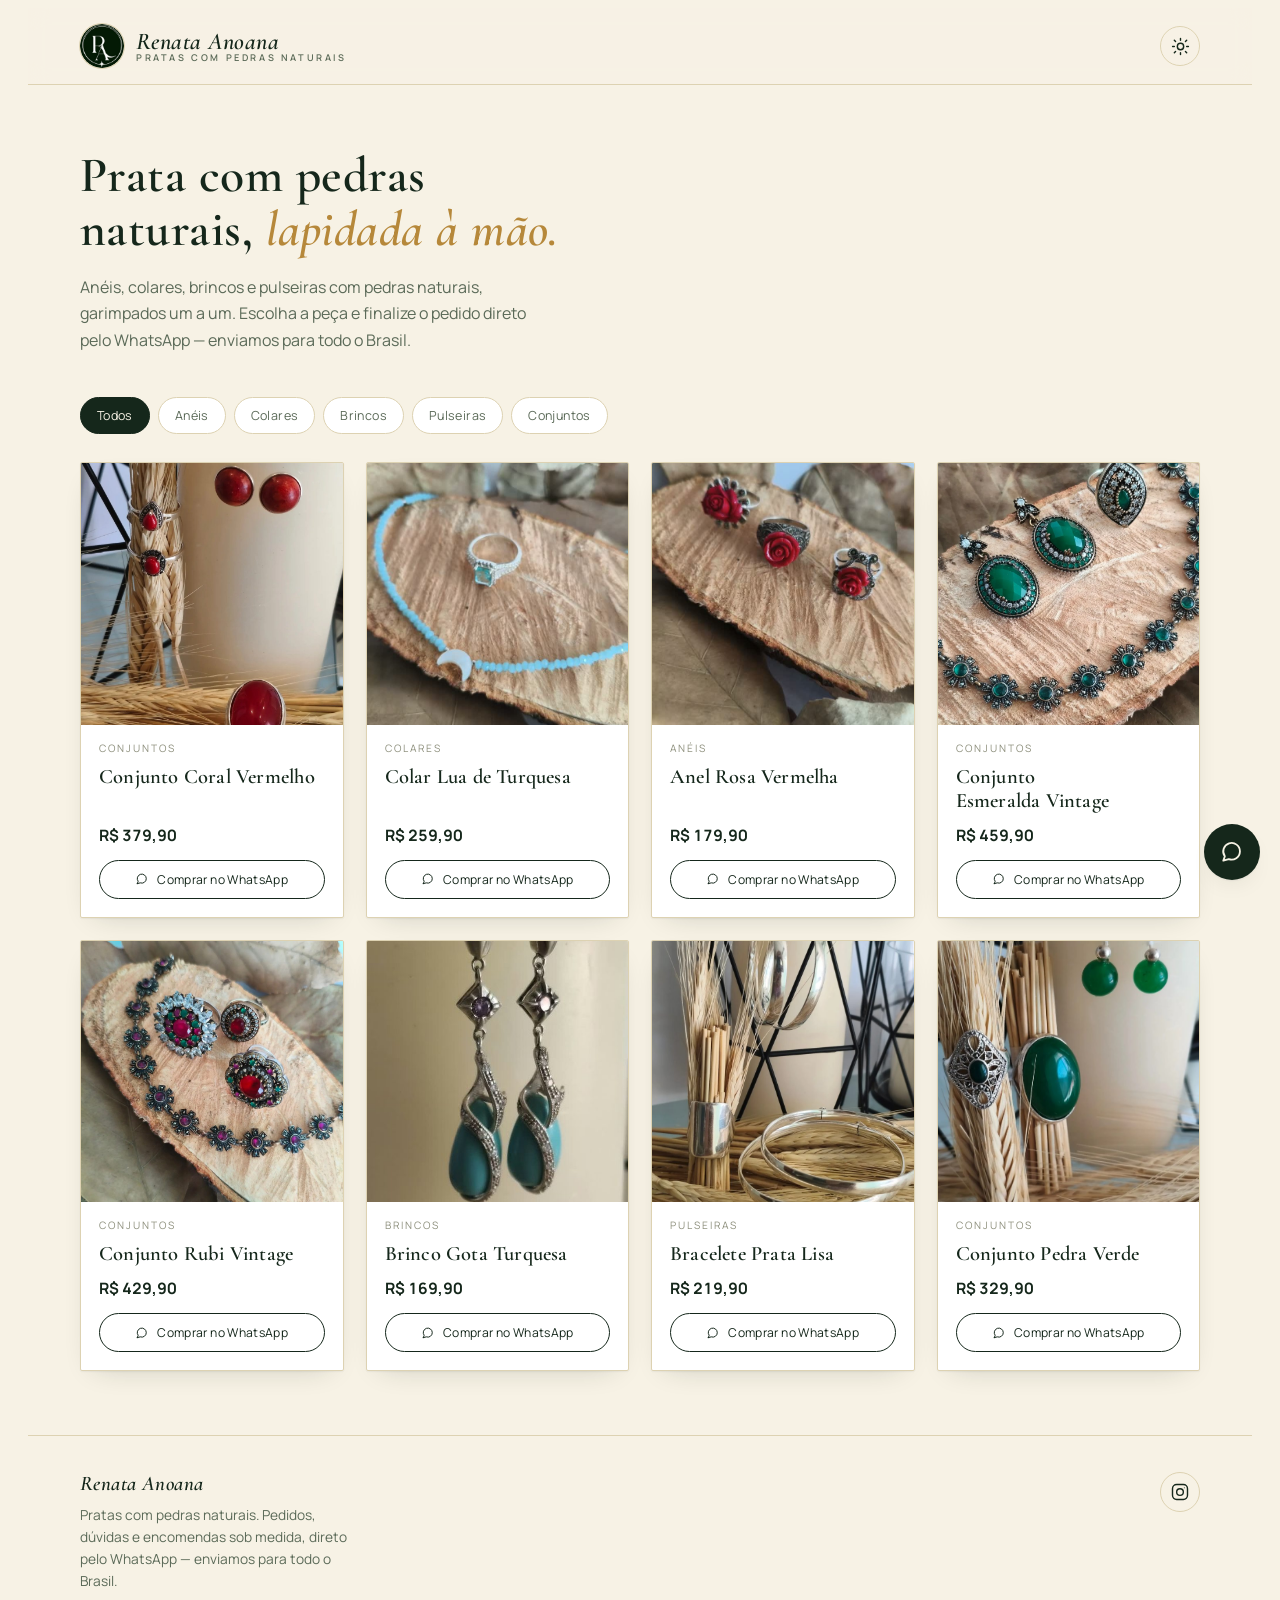
==== index.html @ c85588b6 "Primeiro commit" ====
<!DOCTYPE html>
<html lang="pt-BR">
<head>
<meta charset="UTF-8">
<meta name="viewport" content="width=device-width, initial-scale=1">
<script>
(function(){
  try{
    var t = localStorage.getItem('ra-theme');
    if(!t){ t = window.matchMedia('(prefers-color-scheme: dark)').matches ? 'dark' : 'light'; }
    document.documentElement.setAttribute('data-theme', t);
  }catch(e){}
})();
</script>
<title>Renata Anoana</title>
<link rel="icon" type="image/png" href="images/favicon.png">
<link rel="preconnect" href="https://fonts.googleapis.com">
<link rel="stylesheet" href="https://fonts.googleapis.com/css2?family=Cormorant+Garamond:ital,wght@0,500;0,600;1,500;1,600&family=Manrope:wght@400;500;600;700&display=swap">
<link rel="stylesheet" href="style.css">
</head>
<body>

<header class="site">
  <div class="header-inner">
    <div class="brand-group">
      <div class="logo-badge" aria-hidden="true">
        <img src="images/logo.png" alt="" />
      </div>
      <div class="brand">Renata Anoana<small>Pratas com pedras naturais</small></div>
    </div>
    <button id="theme-toggle" class="theme-toggle" type="button" aria-label="Alternar tema claro ou escuro">
      <svg class="icon-sun" viewBox="0 0 24 24" fill="none" stroke="currentColor" stroke-width="1.8" stroke-linecap="round" stroke-linejoin="round"><circle cx="12" cy="12" r="4"/><path d="M12 2v2.2M12 19.8V22M4.2 4.2l1.55 1.55M18.25 18.25l1.55 1.55M2 12h2.2M19.8 12H22M4.2 19.8l1.55-1.55M18.25 5.75l1.55-1.55"/></svg>
      <svg class="icon-moon" viewBox="0 0 24 24" fill="none" stroke="currentColor" stroke-width="1.8" stroke-linecap="round" stroke-linejoin="round"><path d="M21 12.8A9 9 0 1 1 11.2 3 7 7 0 0 0 21 12.8z"/></svg>
    </button>
  </div>
</header>

<main class="wrap">
  <section class="hero">
    <h1>Prata com pedras naturais, <em>lapidada à mão.</em></h1>
    <p>Anéis, colares, brincos e pulseiras com pedras naturais, garimpados um a um. Escolha a peça e finalize o pedido direto pelo WhatsApp — enviamos para todo o Brasil.</p>
  </section>

  <nav class="filters" aria-label="Filtrar por categoria">
    <button class="pill" data-filter="todos" aria-pressed="true">Todos</button>
    <button class="pill" data-filter="aneis" aria-pressed="false">Anéis</button>
    <button class="pill" data-filter="colares" aria-pressed="false">Colares</button>
    <button class="pill" data-filter="brincos" aria-pressed="false">Brincos</button>
    <button class="pill" data-filter="pulseiras" aria-pressed="false">Pulseiras</button>
    <button class="pill" data-filter="conjuntos" aria-pressed="false">Conjuntos</button>
  </nav>

  <section class="grid" id="grid">
    <article class="card" data-category="conjuntos">
      <div class="media">
        <img src="images/produto-1.jpg" alt="" loading="lazy" />
      </div>
      <div class="body">
        <span class="tag">Conjuntos</span>
        <h3>Conjunto Coral Vermelho</h3>
        <span class="price">R$ 379,90</span>
        <a class="buy" href="https://wa.me/556296514773?text=Ol%C3%A1!%20Tenho%20interesse%20em%20Conjunto%20Coral%20Vermelho%20(R%24%20379%2C90).%20Pode%20me%20passar%20mais%20detalhes%3F" target="_blank" rel="noopener">
          <svg viewBox="0 0 24 24" stroke="currentColor" stroke-width="1.7" fill="none" stroke-linecap="round" stroke-linejoin="round"><path d="M4 20l1.4-4.1A7.7 7.7 0 1 1 9 18.6L4 20z"/></svg>
          Comprar no WhatsApp
        </a>
      </div>
    </article>

    <article class="card" data-category="colares">
      <div class="media">
        <img src="images/produto-2.jpg" alt="" loading="lazy" />
      </div>
      <div class="body">
        <span class="tag">Colares</span>
        <h3>Colar Lua de Turquesa</h3>
        <span class="price">R$ 259,90</span>
        <a class="buy" href="https://wa.me/556296514773?text=Ol%C3%A1!%20Tenho%20interesse%20em%20Colar%20Lua%20de%20Turquesa%20(R%24%20259%2C90).%20Pode%20me%20passar%20mais%20detalhes%3F" target="_blank" rel="noopener">
          <svg viewBox="0 0 24 24" stroke="currentColor" stroke-width="1.7" fill="none" stroke-linecap="round" stroke-linejoin="round"><path d="M4 20l1.4-4.1A7.7 7.7 0 1 1 9 18.6L4 20z"/></svg>
          Comprar no WhatsApp
        </a>
      </div>
    </article>

    <article class="card" data-category="aneis">
      <div class="media">
        <img src="images/produto-3.jpg" alt="" loading="lazy" />
      </div>
      <div class="body">
        <span class="tag">Anéis</span>
        <h3>Anel Rosa Vermelha</h3>
        <span class="price">R$ 179,90</span>
        <a class="buy" href="https://wa.me/556296514773?text=Ol%C3%A1!%20Tenho%20interesse%20em%20Anel%20Rosa%20Vermelha%20(R%24%20179%2C90).%20Pode%20me%20passar%20mais%20detalhes%3F" target="_blank" rel="noopener">
          <svg viewBox="0 0 24 24" stroke="currentColor" stroke-width="1.7" fill="none" stroke-linecap="round" stroke-linejoin="round"><path d="M4 20l1.4-4.1A7.7 7.7 0 1 1 9 18.6L4 20z"/></svg>
          Comprar no WhatsApp
        </a>
      </div>
    </article>

    <article class="card" data-category="conjuntos">
      <div class="media">
        <img src="images/produto-4.jpg" alt="" loading="lazy" />
      </div>
      <div class="body">
        <span class="tag">Conjuntos</span>
        <h3>Conjunto Esmeralda Vintage</h3>
        <span class="price">R$ 459,90</span>
        <a class="buy" href="https://wa.me/556296514773?text=Ol%C3%A1!%20Tenho%20interesse%20em%20Conjunto%20Esmeralda%20Vintage%20(R%24%20459%2C90).%20Pode%20me%20passar%20mais%20detalhes%3F" target="_blank" rel="noopener">
          <svg viewBox="0 0 24 24" stroke="currentColor" stroke-width="1.7" fill="none" stroke-linecap="round" stroke-linejoin="round"><path d="M4 20l1.4-4.1A7.7 7.7 0 1 1 9 18.6L4 20z"/></svg>
          Comprar no WhatsApp
        </a>
      </div>
    </article>

    <article class="card" data-category="conjuntos">
      <div class="media">
        <img src="images/produto-5.jpg" alt="" loading="lazy" />
      </div>
      <div class="body">
        <span class="tag">Conjuntos</span>
        <h3>Conjunto Rubi Vintage</h3>
        <span class="price">R$ 429,90</span>
        <a class="buy" href="https://wa.me/556296514773?text=Ol%C3%A1!%20Tenho%20interesse%20em%20Conjunto%20Rubi%20Vintage%20(R%24%20429%2C90).%20Pode%20me%20passar%20mais%20detalhes%3F" target="_blank" rel="noopener">
          <svg viewBox="0 0 24 24" stroke="currentColor" stroke-width="1.7" fill="none" stroke-linecap="round" stroke-linejoin="round"><path d="M4 20l1.4-4.1A7.7 7.7 0 1 1 9 18.6L4 20z"/></svg>
          Comprar no WhatsApp
        </a>
      </div>
    </article>

    <article class="card" data-category="brincos">
      <div class="media">
        <img src="images/produto-6.jpg" alt="" loading="lazy" />
      </div>
      <div class="body">
        <span class="tag">Brincos</span>
        <h3>Brinco Gota Turquesa</h3>
        <span class="price">R$ 169,90</span>
        <a class="buy" href="https://wa.me/556296514773?text=Ol%C3%A1!%20Tenho%20interesse%20em%20Brinco%20Gota%20Turquesa%20(R%24%20169%2C90).%20Pode%20me%20passar%20mais%20detalhes%3F" target="_blank" rel="noopener">
          <svg viewBox="0 0 24 24" stroke="currentColor" stroke-width="1.7" fill="none" stroke-linecap="round" stroke-linejoin="round"><path d="M4 20l1.4-4.1A7.7 7.7 0 1 1 9 18.6L4 20z"/></svg>
          Comprar no WhatsApp
        </a>
      </div>
    </article>

    <article class="card" data-category="pulseiras">
      <div class="media">
        <img src="images/produto-7.jpg" alt="" loading="lazy" />
      </div>
      <div class="body">
        <span class="tag">Pulseiras</span>
        <h3>Bracelete Prata Lisa</h3>
        <span class="price">R$ 219,90</span>
        <a class="buy" href="https://wa.me/556296514773?text=Ol%C3%A1!%20Tenho%20interesse%20em%20Bracelete%20Prata%20Lisa%20(R%24%20219%2C90).%20Pode%20me%20passar%20mais%20detalhes%3F" target="_blank" rel="noopener">
          <svg viewBox="0 0 24 24" stroke="currentColor" stroke-width="1.7" fill="none" stroke-linecap="round" stroke-linejoin="round"><path d="M4 20l1.4-4.1A7.7 7.7 0 1 1 9 18.6L4 20z"/></svg>
          Comprar no WhatsApp
        </a>
      </div>
    </article>

    <article class="card" data-category="conjuntos">
      <div class="media">
        <img src="images/produto-8.jpg" alt="" loading="lazy" />
      </div>
      <div class="body">
        <span class="tag">Conjuntos</span>
        <h3>Conjunto Pedra Verde</h3>
        <span class="price">R$ 329,90</span>
        <a class="buy" href="https://wa.me/556296514773?text=Ol%C3%A1!%20Tenho%20interesse%20em%20Conjunto%20Pedra%20Verde%20(R%24%20329%2C90).%20Pode%20me%20passar%20mais%20detalhes%3F" target="_blank" rel="noopener">
          <svg viewBox="0 0 24 24" stroke="currentColor" stroke-width="1.7" fill="none" stroke-linecap="round" stroke-linejoin="round"><path d="M4 20l1.4-4.1A7.7 7.7 0 1 1 9 18.6L4 20z"/></svg>
          Comprar no WhatsApp
        </a>
      </div>
    </article>
  </section>
</main>

<footer>
  <div class="footer-inner">
    <div>
      <div class="brand">Renata Anoana</div>
      <p>Pratas com pedras naturais. Pedidos, dúvidas e encomendas sob medida, direto pelo WhatsApp — enviamos para todo o Brasil.</p>
    </div>
    <div class="footer-social">
      <a class="social-link" href="https://www.instagram.com/renata.anoana/" target="_blank" rel="noopener" aria-label="Instagram da Renata Anoana">
        <svg viewBox="0 0 24 24" fill="none" stroke="currentColor" stroke-width="1.7" stroke-linecap="round" stroke-linejoin="round">
          <rect x="3" y="3" width="18" height="18" rx="5"/>
          <circle cx="12" cy="12" r="4"/>
          <circle cx="17.2" cy="6.8" r="0.6" fill="currentColor" stroke="none"/>
        </svg>
      </a>
    </div>
  </div>
</footer>

<a class="float-cta" href="https://wa.me/556296514773?text=Ol%C3%A1!%20Vim%20do%20site%20e%20queria%20saber%20mais%20sobre%20as%20pe%C3%A7as." target="_blank" rel="noopener" aria-label="Falar no WhatsApp">
  <svg viewBox="0 0 24 24" stroke="currentColor" stroke-width="1.7" fill="none" stroke-linecap="round" stroke-linejoin="round"><path d="M4 20l1.4-4.1A7.7 7.7 0 1 1 9 18.6L4 20z"/></svg>
</a>

<script>
(function(){
  var pills = document.querySelectorAll('.pill');
  var cards = document.querySelectorAll('.card');
  pills.forEach(function(pill){
    pill.addEventListener('click', function(){
      pills.forEach(function(p){ p.setAttribute('aria-pressed','false'); });
      pill.setAttribute('aria-pressed','true');
      var filter = pill.getAttribute('data-filter');
      cards.forEach(function(card){
        var match = filter === 'todos' || card.getAttribute('data-category') === filter;
        card.hidden = !match;
      });
    });
  });
})();
</script>

<script>
(function(){
  var root = document.documentElement;
  var toggle = document.getElementById('theme-toggle');
  var sun = toggle.querySelector('.icon-sun');
  var moon = toggle.querySelector('.icon-moon');
  function setHidden(el, isHidden){ if(isHidden){ el.setAttribute('hidden',''); } else { el.removeAttribute('hidden'); } }
  function applyIcon(theme){ setHidden(sun, theme !== 'light'); setHidden(moon, theme !== 'dark'); }
  applyIcon(root.getAttribute('data-theme') === 'dark' ? 'dark' : 'light');
  toggle.addEventListener('click', function(){
    var next = root.getAttribute('data-theme') === 'dark' ? 'light' : 'dark';
    root.setAttribute('data-theme', next);
    applyIcon(next);
    try{ localStorage.setItem('ra-theme', next); }catch(e){}
  });
})();
</script>
</body>
</html>
---- style.css ----
:root{
    --bg:#f7f2e5;
    --surface:#ffffff;
    --surface-2:#efe7d2;
    --ink:#15271b;
    --ink-soft:#5b6a58;
    --ink-faint:#8d8f7c;
    --line:#ddd2b2;
    --metal:#848c78;
    --gold:#b6883a;
    --shadow:0 1px 2px rgba(21,39,27,.06), 0 10px 28px -16px rgba(21,39,27,.24);
    --radius:2px;
    color-scheme: light;
  }
  @media (prefers-color-scheme: dark){
    :root:not([data-theme="light"]){
      --bg:#0f1a13;
      --surface:#16241a;
      --surface-2:#1c2c1f;
      --ink:#f2ecd9;
      --ink-soft:#b3bea9;
      --ink-faint:#77816d;
      --line:#293a2b;
      --metal:#93998a;
      --gold:#d9b568;
      --shadow:0 1px 2px rgba(0,0,0,.5), 0 10px 28px -16px rgba(0,0,0,.6);
    }
  }
  :root[data-theme="dark"]{
    --bg:#0f1a13;
    --surface:#16241a;
    --surface-2:#1c2c1f;
    --ink:#f2ecd9;
    --ink-soft:#b3bea9;
    --ink-faint:#77816d;
    --line:#293a2b;
    --metal:#93998a;
    --gold:#d9b568;
    --shadow:0 1px 2px rgba(0,0,0,.5), 0 10px 28px -16px rgba(0,0,0,.6);
  }

  *{box-sizing:border-box;}
  [hidden]{display:none!important;}
  body{
    background:var(--bg);
    color:var(--ink);
    font-family:'Manrope',system-ui,-apple-system,'Segoe UI',sans-serif;
    padding-inline:20px;
  }
  h1,h2,h3,.display{
    font-family:'Cormorant Garamond','Iowan Old Style',Georgia,serif;
    font-weight:600;
    letter-spacing:.01em;
    text-wrap:balance;
  }
  a{color:inherit;}
  button{font-family:inherit;}

  .wrap{max-width:1120px;margin-inline:auto;}

  /* ---------- header ---------- */
  header.site{
    position:sticky;
    top:env(safe-area-inset-top,0px);
    z-index:20;
    background:color-mix(in srgb, var(--bg) 86%, transparent);
    backdrop-filter:blur(10px);
    border-bottom:1px solid var(--line);
    padding-inline:20px;
  }
  .header-inner{
    max-width:1120px;margin-inline:auto;
    display:flex;align-items:center;justify-content:space-between;
    padding-block:16px;gap:16px;
  }
  .brand-group{display:flex;align-items:center;gap:12px;}
  .logo-badge{width:44px;height:44px;flex:none;border-radius:50%;overflow:hidden;box-shadow:0 0 0 1px var(--line);}
  .logo-badge img{width:100%;height:100%;object-fit:cover;display:block;}
  .brand{
    font-family:'Cormorant Garamond',serif;
    font-style:italic;
    font-weight:600;
    font-size:1.5rem;
    letter-spacing:.02em;
    line-height:1.15;
  }
  .brand small{
    display:block;
    font-family:'Manrope',sans-serif;
    font-style:normal;
    font-size:.58rem;
    letter-spacing:.28em;
    text-transform:uppercase;
    color:var(--ink-soft);
    margin-top:-2px;
  }
  .btn{
    display:inline-flex;align-items:center;gap:8px;
    border:1px solid var(--ink);
    color:var(--ink);
    background:transparent;
    padding:10px 18px;
    font-size:.82rem;
    letter-spacing:.03em;
    text-decoration:none;
    cursor:pointer;
    border-radius:999px;
    transition:background .15s ease, color .15s ease;
    white-space:nowrap;
  }
  .btn:hover{background:var(--ink);color:var(--bg);}
  .btn.solid{background:var(--ink);color:var(--bg);}
  .btn.solid:hover{opacity:.85;background:var(--ink);color:var(--bg);}
  .btn svg{width:15px;height:15px;flex:none;}

  /* ---------- hero ---------- */
  .hero{
    padding-block:64px 40px;
    display:grid;gap:18px;
    max-width:640px;
  }
  .eyebrow{
    display:inline-flex;align-items:center;gap:8px;
    font-size:.68rem;letter-spacing:.24em;text-transform:uppercase;
    color:var(--ink-soft);
    border:1px solid var(--line);
    padding:6px 12px;
    width:fit-content;
    border-radius:999px;
  }
  .eyebrow::before{
    content:"";width:5px;height:5px;border-radius:50%;
    background:var(--gold);flex:none;
  }
  .hero h1{
    font-size:clamp(2.1rem,5vw,3.1rem);
    line-height:1.08;
    margin:0;
  }
  .hero h1 em{font-style:italic;color:var(--gold);}
  .hero p{
    color:var(--ink-soft);
    font-size:1rem;
    line-height:1.65;
    max-width:46ch;
    margin:0;
  }

  /* ---------- filters ---------- */
  .filters{
    max-width:1120px;margin-inline:auto;
    display:flex;gap:8px;
    overflow-x:auto;
    padding-block:4px 28px;
    scrollbar-width:none;
  }
  .filters::-webkit-scrollbar{display:none;}
  .pill{
    flex:none;
    border:1px solid var(--line);
    background:var(--surface);
    color:var(--ink-soft);
    padding:9px 16px;
    font-size:.78rem;
    letter-spacing:.03em;
    border-radius:999px;
    cursor:pointer;
    transition:border-color .15s ease, color .15s ease, background .15s ease;
  }
  .pill:hover{border-color:var(--metal);color:var(--ink);}
  .pill[aria-pressed="true"]{
    background:var(--ink);
    border-color:var(--ink);
    color:var(--bg);
  }

  /* ---------- grid ---------- */
  .grid{
    max-width:1120px;margin-inline:auto;
    display:grid;
    grid-template-columns:repeat(auto-fill,minmax(230px,1fr));
    gap:22px;
    padding-block:0 64px;
  }
  .card{
    background:var(--surface);
    border:1px solid var(--line);
    border-radius:var(--radius);
    overflow:hidden;
    display:flex;flex-direction:column;
    box-shadow:var(--shadow);
  }
  .card .media{
    position:relative;
    width:100%;
    height:0;
    padding-top:100%;
    background:
      radial-gradient(circle at 32% 24%, var(--surface) 0%, var(--surface-2) 55%, var(--line) 100%);
    overflow:hidden;
  }
  .card .media svg{
    position:absolute;
    top:50%;left:50%;
    transform:translate(-50%,-50%);
    width:46%;height:46%;
    stroke:var(--metal);
    fill:none;
    stroke-width:1.6;
    stroke-linecap:round;
    stroke-linejoin:round;
  }
  .card .media svg .gem{fill:var(--gold);stroke:var(--metal);}
  .card .media img{position:absolute;inset:0;width:100%;height:100%;object-fit:cover;display:block;}
  .card .body{
    padding:16px 18px 18px;
    display:flex;flex-direction:column;gap:10px;
    flex:1;
  }
  .card .tag{
    font-size:.64rem;
    letter-spacing:.2em;
    text-transform:uppercase;
    color:var(--ink-faint);
  }
  .card h3{
    margin:0;
    font-size:1.28rem;
    font-weight:600;
    line-height:1.2;
  }
  .card .price{
    font-family:'Manrope',sans-serif;
    font-variant-numeric:tabular-nums;
    font-size:.98rem;
    font-weight:700;
    color:var(--ink);
    margin-top:auto;
  }
  .card .buy{
    margin-top:4px;
    display:flex;align-items:center;justify-content:center;gap:8px;
    border:1px solid var(--ink);
    background:transparent;
    color:var(--ink);
    padding:10px 12px;
    font-size:.76rem;
    letter-spacing:.03em;
    text-decoration:none;
    border-radius:999px;
    transition:background .15s ease,color .15s ease;
  }
  .card .buy:hover{background:var(--ink);color:var(--bg);}
  .card .buy svg{width:14px;height:14px;flex:none;}

  /* ---------- floating whatsapp cta ---------- */
  .float-cta{
    position:fixed;
    right:20px;
    bottom:calc(20px + env(safe-area-inset-bottom,0px));
    z-index:40;
    display:flex;align-items:center;justify-content:center;
    width:56px;height:56px;
    border-radius:999px;
    background:var(--ink);
    color:var(--bg);
    box-shadow:var(--shadow);
    text-decoration:none;
    transition:transform .15s ease,opacity .15s ease;
  }
  .float-cta:hover{transform:translateY(-2px);opacity:.9;}
  .float-cta svg{width:26px;height:26px;flex:none;}

  /* ---------- footer ---------- */
  footer{
    border-top:1px solid var(--line);
    padding-block:36px calc(36px + env(safe-area-inset-bottom,0px));
  }
  .footer-inner{
    max-width:1120px;margin-inline:auto;
    display:flex;flex-wrap:wrap;gap:24px;
    justify-content:space-between;
    align-items:flex-start;
  }
  footer .brand{font-size:1.3rem;}
  footer p{color:var(--ink-soft);font-size:.86rem;max-width:34ch;line-height:1.6;margin:8px 0 0;}
  footer .note{
    font-size:.72rem;
    color:var(--ink-faint);
    letter-spacing:.02em;
  }
  .footer-social{
    display:flex;
    align-items:center;
    gap:10px;
  }
  .social-link{
    display:flex;align-items:center;justify-content:center;
    width:40px;height:40px;
    border:1px solid var(--line);
    border-radius:999px;
    color:var(--ink);
    text-decoration:none;
    transition:background .15s ease,color .15s ease,border-color .15s ease;
  }
  .social-link:hover{background:var(--ink);color:var(--bg);border-color:var(--ink);}
  .social-link svg{width:20px;height:20px;flex:none;}

  /* ---------- theme toggle ---------- */
  .theme-toggle{
    display:flex;align-items:center;justify-content:center;
    width:40px;height:40px;
    flex:none;
    border:1px solid var(--line);
    border-radius:999px;
    background:transparent;
    color:var(--ink);
    cursor:pointer;
    padding:0;
    transition:background .15s ease,color .15s ease,border-color .15s ease;
  }
  .theme-toggle:hover{background:var(--ink);color:var(--bg);border-color:var(--ink);}
  .theme-toggle svg{width:19px;height:19px;flex:none;}


  @media (max-width:560px){
    .header-inner .btn span{display:none;}
    .header-inner .btn{padding:10px;}
    .hero{padding-block:44px 28px;}
  }

  @media (prefers-reduced-motion: no-preference){
    .card{animation:rise .5s ease both;}
    .grid .card:nth-child(2){animation-delay:.03s;}
    .grid .card:nth-child(3){animation-delay:.06s;}
    .grid .card:nth-child(4){animation-delay:.09s;}
    .grid .card:nth-child(5){animation-delay:.12s;}
    .grid .card:nth-child(6){animation-delay:.15s;}
    .grid .card:nth-child(7){animation-delay:.18s;}
    .grid .card:nth-child(8){animation-delay:.21s;}
  }
  @keyframes rise{from{opacity:0;transform:translateY(8px);}to{opacity:1;transform:translateY(0);}}

  .card .desc{
    color:var(--ink-soft);
    font-size:.82rem;
    line-height:1.5;
    margin:0;
  }
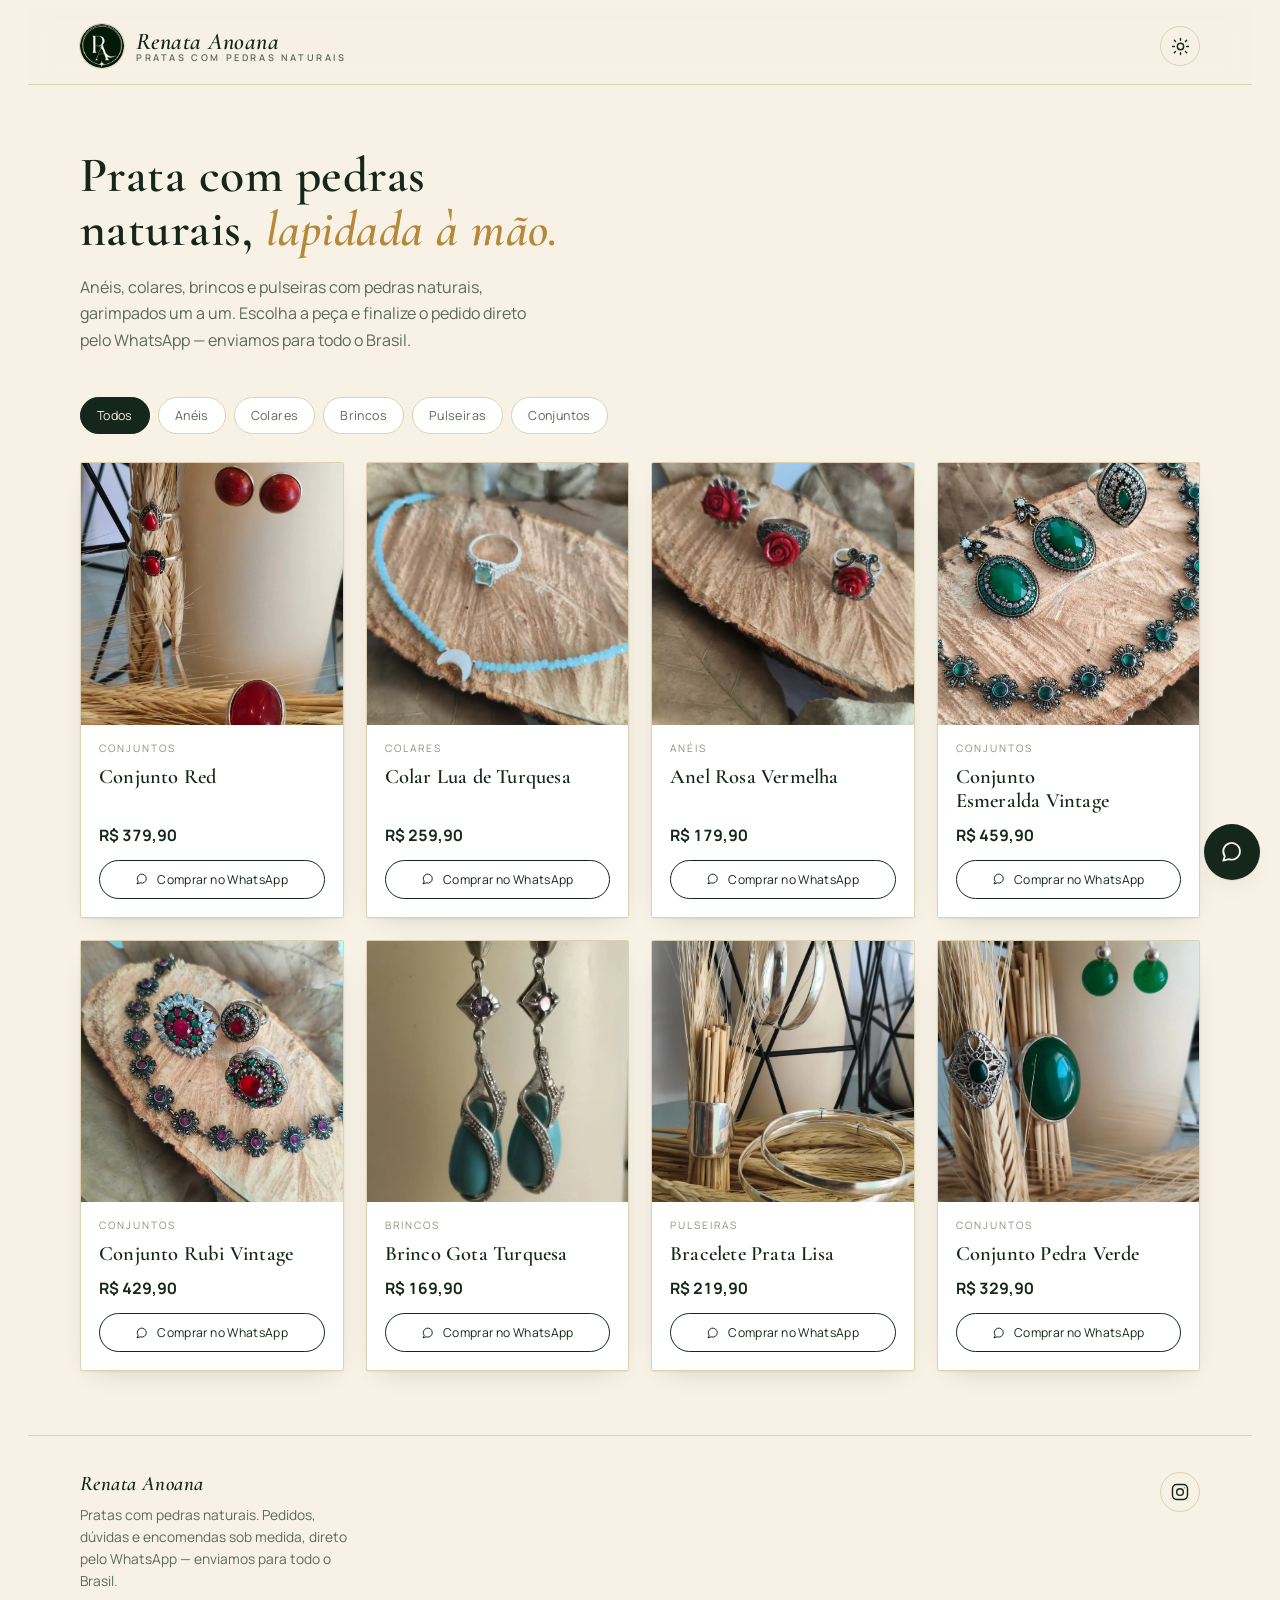
==== commit 94c86333: "Atualiza index.html a partir de products.json [auto]" ====
--- a/index.html
+++ b/index.html
@@ -57,9 +57,9 @@
       </div>
       <div class="body">
         <span class="tag">Conjuntos</span>
-        <h3>Conjunto Coral Vermelho</h3>
+        <h3>Conjunto Red</h3>
         <span class="price">R$ 379,90</span>
-        <a class="buy" href="https://wa.me/556296514773?text=Ol%C3%A1!%20Tenho%20interesse%20em%20Conjunto%20Coral%20Vermelho%20(R%24%20379%2C90).%20Pode%20me%20passar%20mais%20detalhes%3F" target="_blank" rel="noopener">
+        <a class="buy" href="https://wa.me/556296514773?text=Ol%C3%A1!%20Tenho%20interesse%20em%20Conjunto%20Red%20(R%24%20379%2C90).%20Pode%20me%20passar%20mais%20detalhes%3F" target="_blank" rel="noopener">
           <svg viewBox="0 0 24 24" stroke="currentColor" stroke-width="1.7" fill="none" stroke-linecap="round" stroke-linejoin="round"><path d="M4 20l1.4-4.1A7.7 7.7 0 1 1 9 18.6L4 20z"/></svg>
           Comprar no WhatsApp
         </a>
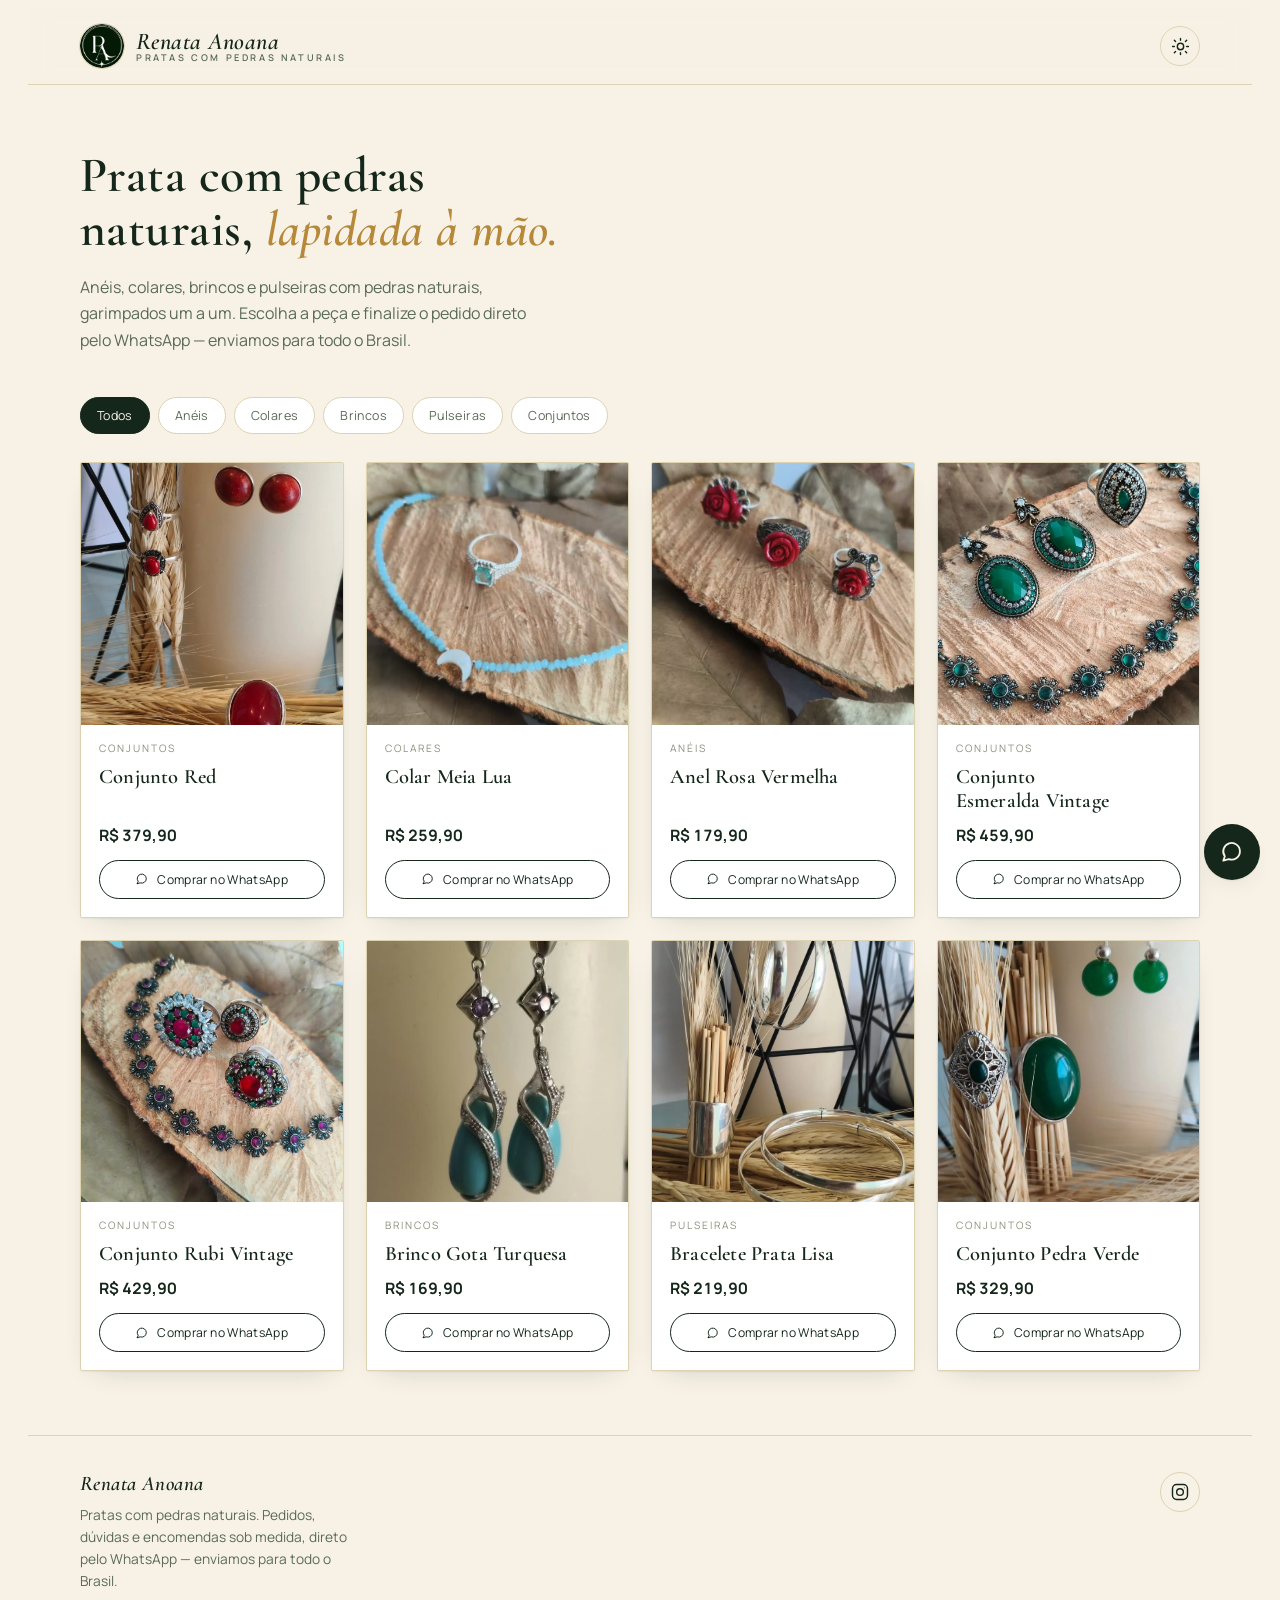
==== commit ca51022e: "Atualiza index.html a partir de products.json [auto]" ====
--- a/index.html
+++ b/index.html
@@ -72,9 +72,9 @@
       </div>
       <div class="body">
         <span class="tag">Colares</span>
-        <h3>Colar Lua de Turquesa</h3>
+        <h3>Colar Meia Lua</h3>
         <span class="price">R$ 259,90</span>
-        <a class="buy" href="https://wa.me/556296514773?text=Ol%C3%A1!%20Tenho%20interesse%20em%20Colar%20Lua%20de%20Turquesa%20(R%24%20259%2C90).%20Pode%20me%20passar%20mais%20detalhes%3F" target="_blank" rel="noopener">
+        <a class="buy" href="https://wa.me/556296514773?text=Ol%C3%A1!%20Tenho%20interesse%20em%20Colar%20Meia%20Lua%20(R%24%20259%2C90).%20Pode%20me%20passar%20mais%20detalhes%3F" target="_blank" rel="noopener">
           <svg viewBox="0 0 24 24" stroke="currentColor" stroke-width="1.7" fill="none" stroke-linecap="round" stroke-linejoin="round"><path d="M4 20l1.4-4.1A7.7 7.7 0 1 1 9 18.6L4 20z"/></svg>
           Comprar no WhatsApp
         </a>
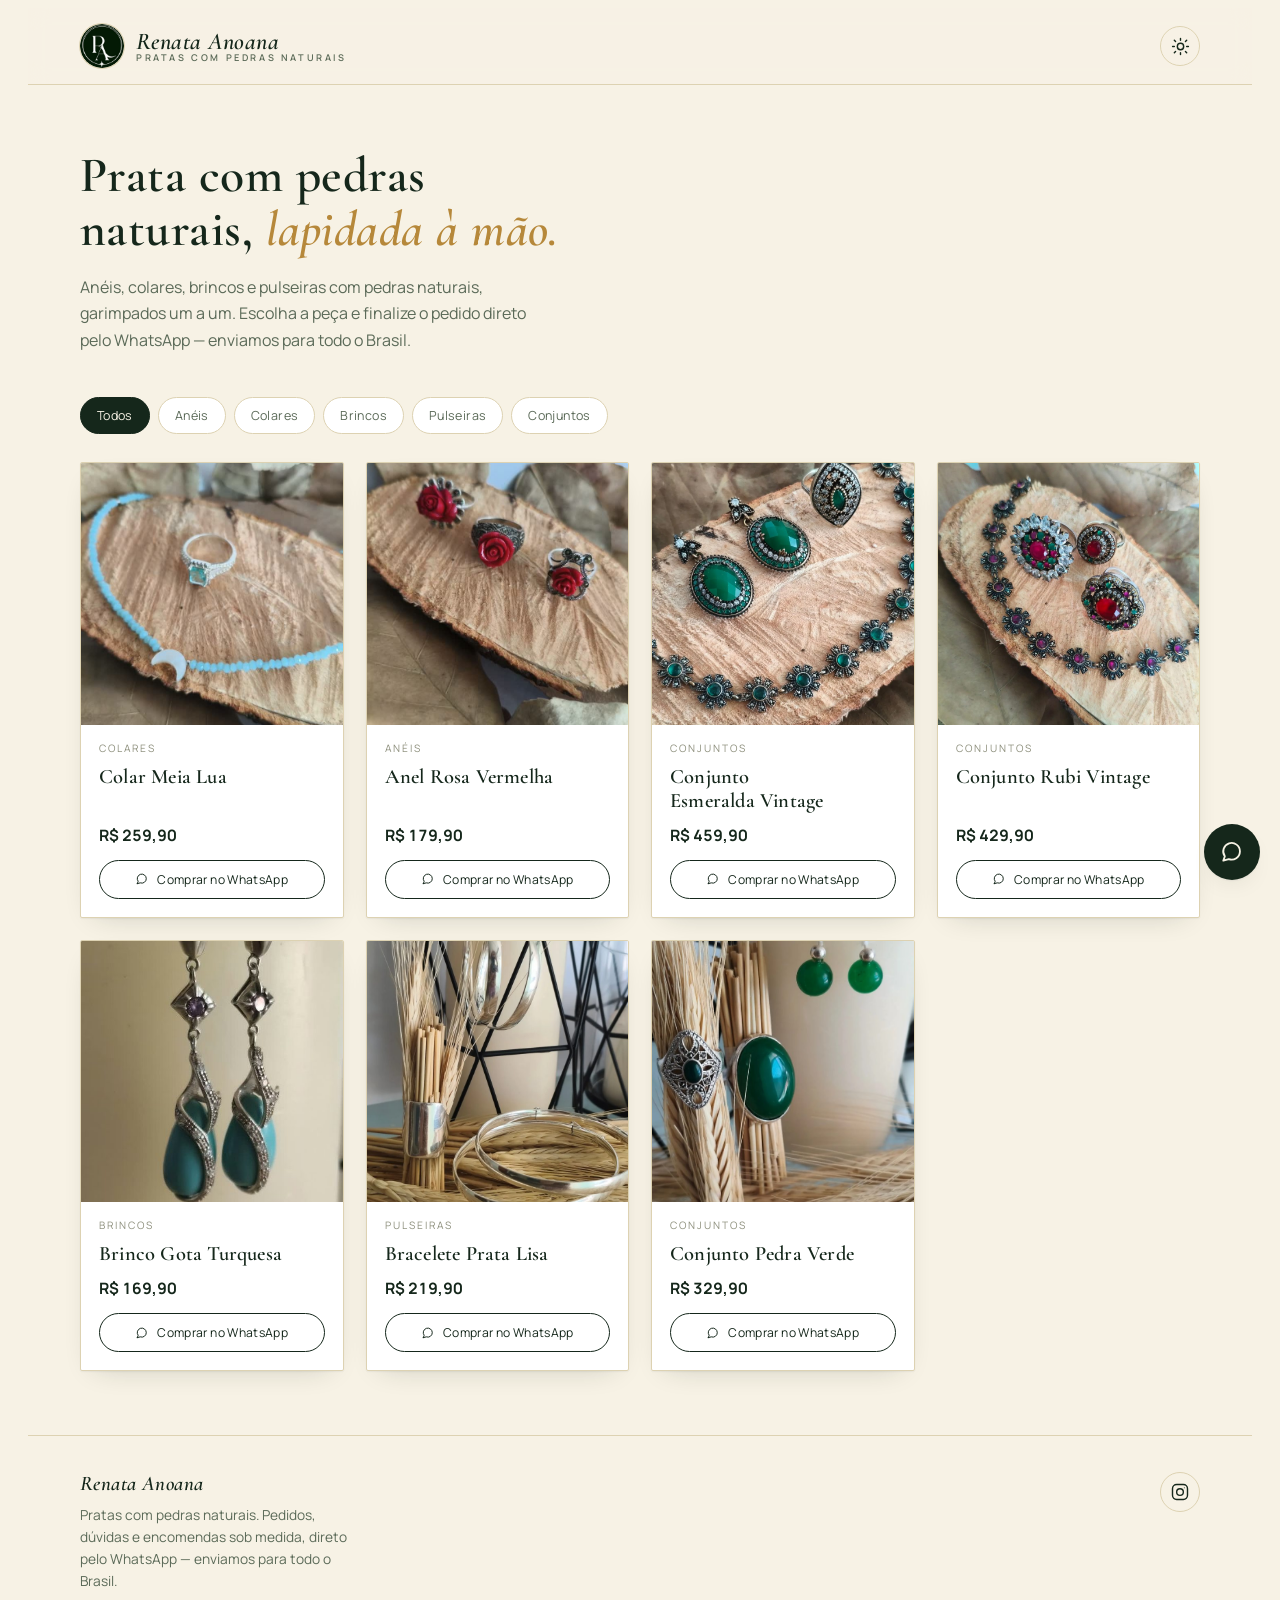
==== commit 6bb4d518: "Atualiza index.html a partir de products.json [auto]" ====
--- a/index.html
+++ b/index.html
@@ -51,21 +51,6 @@
   </nav>
 
   <section class="grid" id="grid">
-    <article class="card" data-category="conjuntos">
-      <div class="media">
-        <img src="images/produto-1.jpg" alt="" loading="lazy" />
-      </div>
-      <div class="body">
-        <span class="tag">Conjuntos</span>
-        <h3>Conjunto Red</h3>
-        <span class="price">R$ 379,90</span>
-        <a class="buy" href="https://wa.me/556296514773?text=Ol%C3%A1!%20Tenho%20interesse%20em%20Conjunto%20Red%20(R%24%20379%2C90).%20Pode%20me%20passar%20mais%20detalhes%3F" target="_blank" rel="noopener">
-          <svg viewBox="0 0 24 24" stroke="currentColor" stroke-width="1.7" fill="none" stroke-linecap="round" stroke-linejoin="round"><path d="M4 20l1.4-4.1A7.7 7.7 0 1 1 9 18.6L4 20z"/></svg>
-          Comprar no WhatsApp
-        </a>
-      </div>
-    </article>
-
     <article class="card" data-category="colares">
       <div class="media">
         <img src="images/produto-2.jpg" alt="" loading="lazy" />
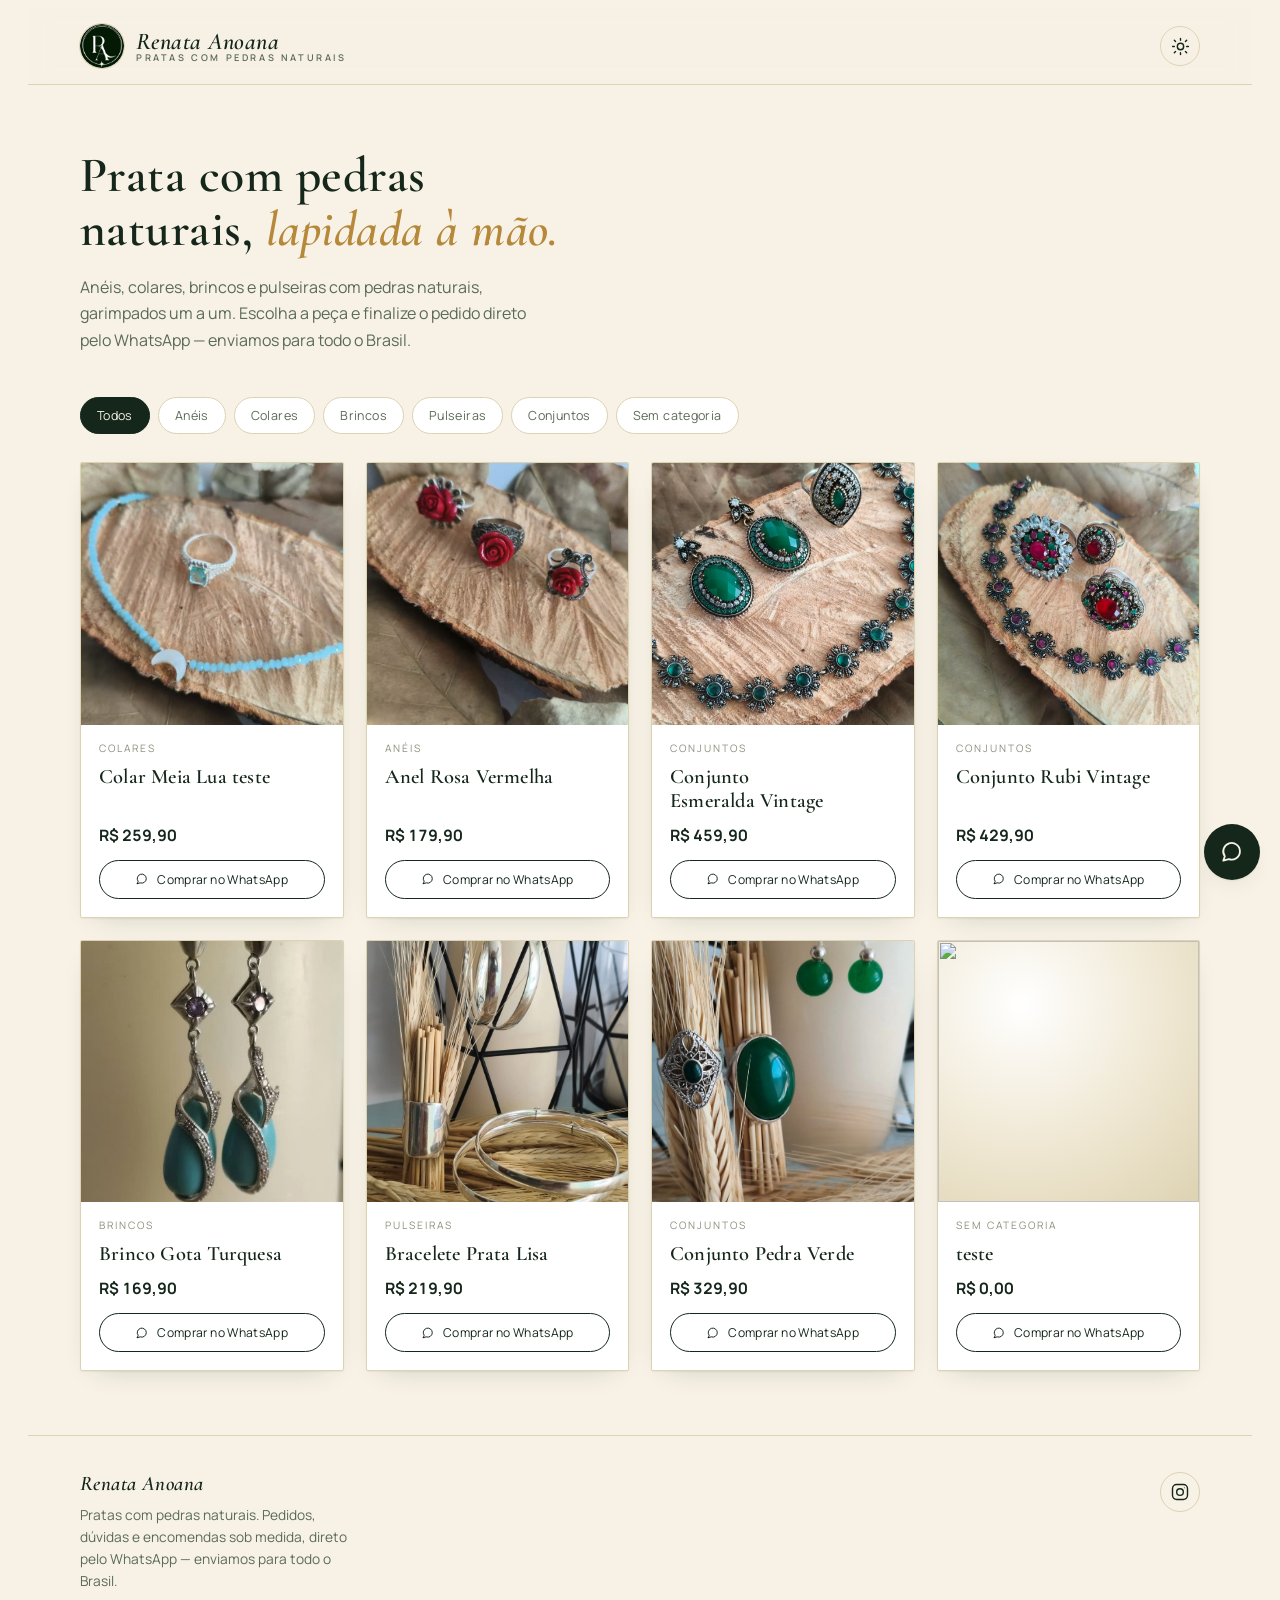
==== commit 13f72188: "Atualiza index.html a partir de products.json [auto]" ====
--- a/index.html
+++ b/index.html
@@ -48,6 +48,7 @@
     <button class="pill" data-filter="brincos" aria-pressed="false">Brincos</button>
     <button class="pill" data-filter="pulseiras" aria-pressed="false">Pulseiras</button>
     <button class="pill" data-filter="conjuntos" aria-pressed="false">Conjuntos</button>
+    <button class="pill" data-filter="sem-categoria" aria-pressed="false">Sem categoria</button>
   </nav>
 
   <section class="grid" id="grid">
@@ -57,9 +58,9 @@
       </div>
       <div class="body">
         <span class="tag">Colares</span>
-        <h3>Colar Meia Lua</h3>
+        <h3>Colar Meia Lua teste</h3>
         <span class="price">R$ 259,90</span>
-        <a class="buy" href="https://wa.me/556296514773?text=Ol%C3%A1!%20Tenho%20interesse%20em%20Colar%20Meia%20Lua%20(R%24%20259%2C90).%20Pode%20me%20passar%20mais%20detalhes%3F" target="_blank" rel="noopener">
+        <a class="buy" href="https://wa.me/556296514773?text=Ol%C3%A1!%20Tenho%20interesse%20em%20Colar%20Meia%20Lua%20teste%20(R%24%20259%2C90).%20Pode%20me%20passar%20mais%20detalhes%3F" target="_blank" rel="noopener">
           <svg viewBox="0 0 24 24" stroke="currentColor" stroke-width="1.7" fill="none" stroke-linecap="round" stroke-linejoin="round"><path d="M4 20l1.4-4.1A7.7 7.7 0 1 1 9 18.6L4 20z"/></svg>
           Comprar no WhatsApp
         </a>
@@ -150,6 +151,21 @@
         <h3>Conjunto Pedra Verde</h3>
         <span class="price">R$ 329,90</span>
         <a class="buy" href="https://wa.me/556296514773?text=Ol%C3%A1!%20Tenho%20interesse%20em%20Conjunto%20Pedra%20Verde%20(R%24%20329%2C90).%20Pode%20me%20passar%20mais%20detalhes%3F" target="_blank" rel="noopener">
+          <svg viewBox="0 0 24 24" stroke="currentColor" stroke-width="1.7" fill="none" stroke-linecap="round" stroke-linejoin="round"><path d="M4 20l1.4-4.1A7.7 7.7 0 1 1 9 18.6L4 20z"/></svg>
+          Comprar no WhatsApp
+        </a>
+      </div>
+    </article>
+
+    <article class="card" data-category="sem-categoria">
+      <div class="media">
+        <img src="" alt="" loading="lazy" />
+      </div>
+      <div class="body">
+        <span class="tag">Sem categoria</span>
+        <h3>teste</h3>
+        <span class="price">R$ 0,00</span>
+        <a class="buy" href="https://wa.me/556296514773?text=Ol%C3%A1!%20Tenho%20interesse%20em%20teste%20(R%24%200%2C00).%20Pode%20me%20passar%20mais%20detalhes%3F" target="_blank" rel="noopener">
           <svg viewBox="0 0 24 24" stroke="currentColor" stroke-width="1.7" fill="none" stroke-linecap="round" stroke-linejoin="round"><path d="M4 20l1.4-4.1A7.7 7.7 0 1 1 9 18.6L4 20z"/></svg>
           Comprar no WhatsApp
         </a>
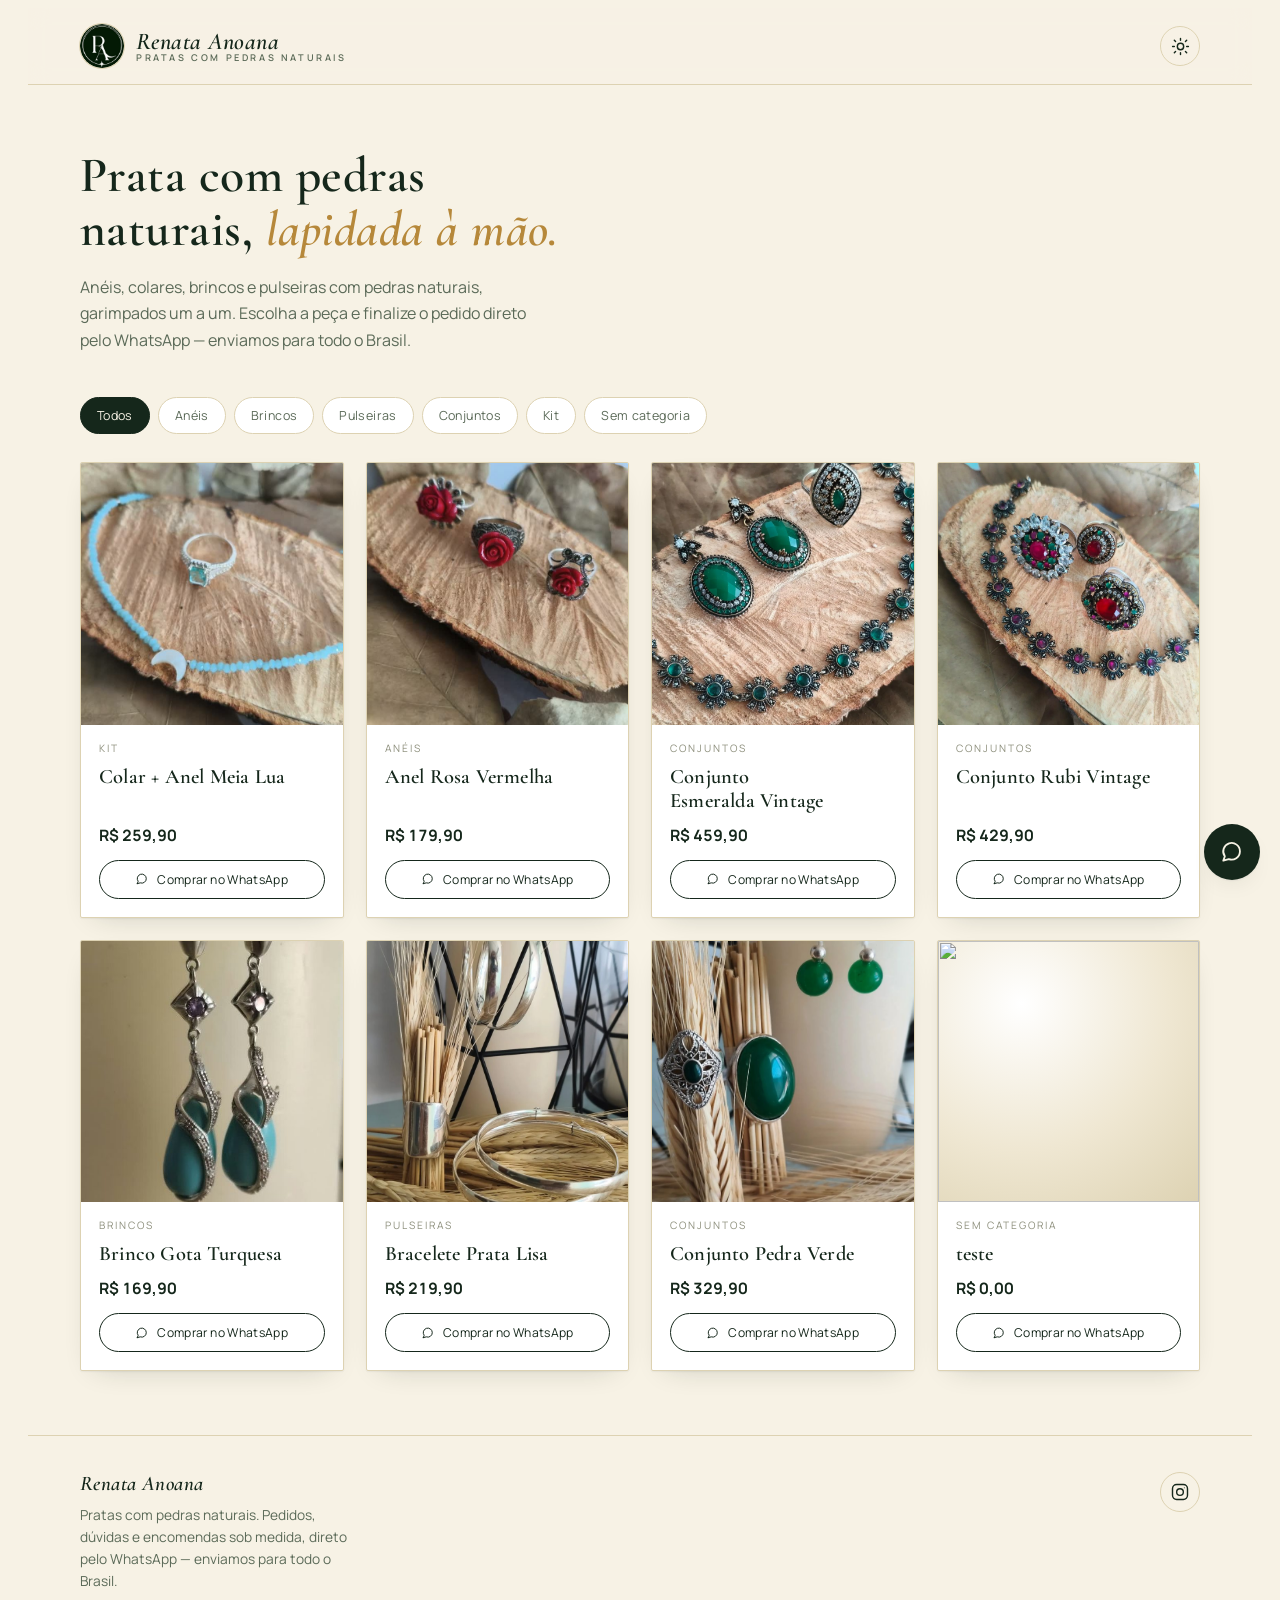
==== commit 77e4ab4d: "Atualiza index.html a partir de products.json [auto]" ====
--- a/index.html
+++ b/index.html
@@ -44,23 +44,23 @@
   <nav class="filters" aria-label="Filtrar por categoria">
     <button class="pill" data-filter="todos" aria-pressed="true">Todos</button>
     <button class="pill" data-filter="aneis" aria-pressed="false">Anéis</button>
-    <button class="pill" data-filter="colares" aria-pressed="false">Colares</button>
     <button class="pill" data-filter="brincos" aria-pressed="false">Brincos</button>
     <button class="pill" data-filter="pulseiras" aria-pressed="false">Pulseiras</button>
     <button class="pill" data-filter="conjuntos" aria-pressed="false">Conjuntos</button>
+    <button class="pill" data-filter="Kit" aria-pressed="false">Kit</button>
     <button class="pill" data-filter="sem-categoria" aria-pressed="false">Sem categoria</button>
   </nav>
 
   <section class="grid" id="grid">
-    <article class="card" data-category="colares">
+    <article class="card" data-category="Kit">
       <div class="media">
         <img src="images/produto-2.jpg" alt="" loading="lazy" />
       </div>
       <div class="body">
-        <span class="tag">Colares</span>
-        <h3>Colar Meia Lua teste</h3>
+        <span class="tag">Kit</span>
+        <h3>Colar + Anel Meia Lua</h3>
         <span class="price">R$ 259,90</span>
-        <a class="buy" href="https://wa.me/556296514773?text=Ol%C3%A1!%20Tenho%20interesse%20em%20Colar%20Meia%20Lua%20teste%20(R%24%20259%2C90).%20Pode%20me%20passar%20mais%20detalhes%3F" target="_blank" rel="noopener">
+        <a class="buy" href="https://wa.me/556296514773?text=Ol%C3%A1!%20Tenho%20interesse%20em%20Colar%20%2B%20Anel%20Meia%20Lua%20(R%24%20259%2C90).%20Pode%20me%20passar%20mais%20detalhes%3F" target="_blank" rel="noopener">
           <svg viewBox="0 0 24 24" stroke="currentColor" stroke-width="1.7" fill="none" stroke-linecap="round" stroke-linejoin="round"><path d="M4 20l1.4-4.1A7.7 7.7 0 1 1 9 18.6L4 20z"/></svg>
           Comprar no WhatsApp
         </a>
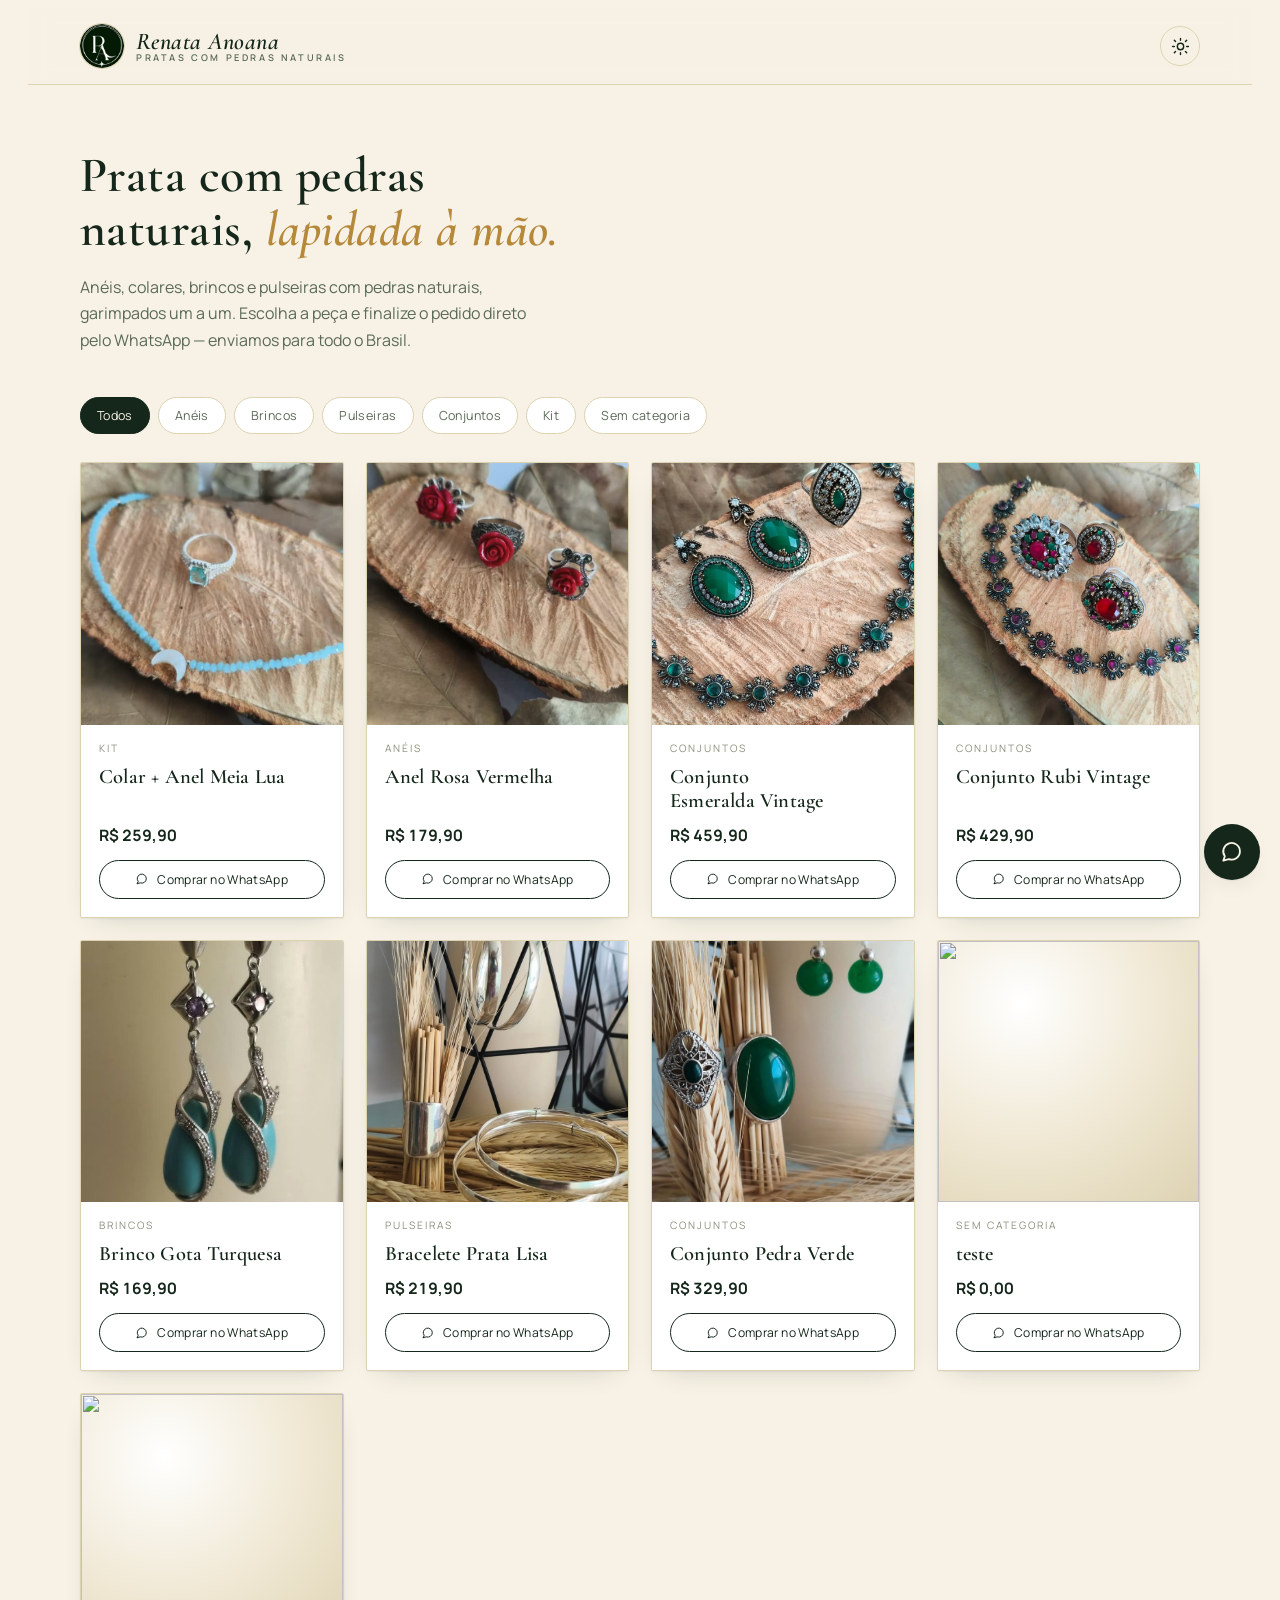
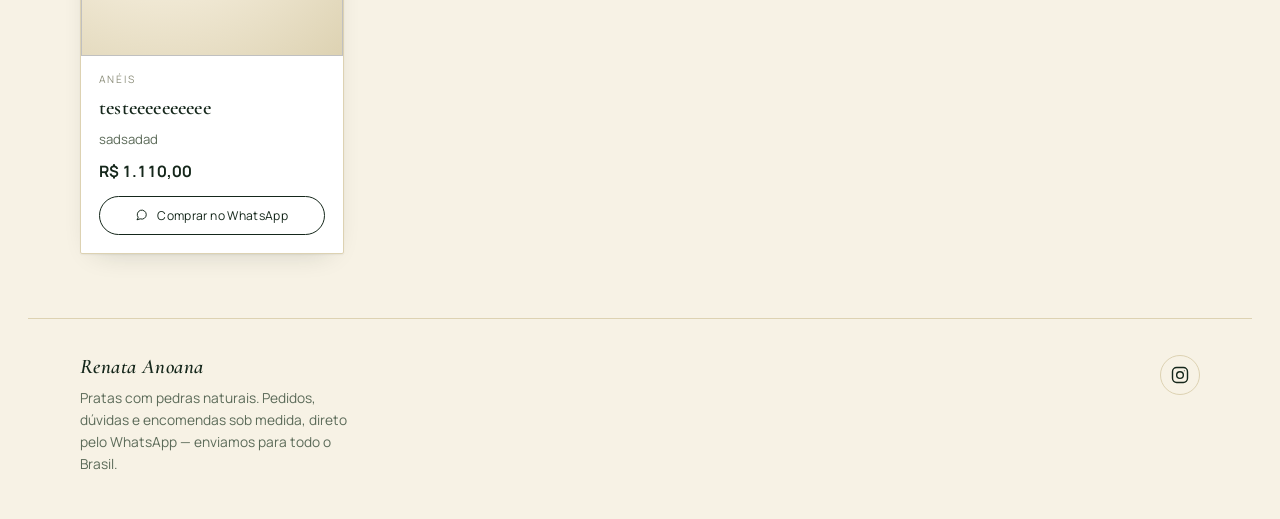
==== commit f319b2fb: "Atualiza index.html a partir de products.json [auto]" ====
--- a/index.html
+++ b/index.html
@@ -171,6 +171,22 @@
         </a>
       </div>
     </article>
+
+    <article class="card" data-category="aneis">
+      <div class="media">
+        <img src="" alt="" loading="lazy" />
+      </div>
+      <div class="body">
+        <span class="tag">Anéis</span>
+        <h3>testeeeeeeeeee</h3>
+        <p class="desc">sadsadad</p>
+        <span class="price">R$ 1.110,00</span>
+        <a class="buy" href="https://wa.me/556296514773?text=Ol%C3%A1!%20Tenho%20interesse%20em%20testeeeeeeeeee%20(R%24%201.110%2C00).%20Pode%20me%20passar%20mais%20detalhes%3F" target="_blank" rel="noopener">
+          <svg viewBox="0 0 24 24" stroke="currentColor" stroke-width="1.7" fill="none" stroke-linecap="round" stroke-linejoin="round"><path d="M4 20l1.4-4.1A7.7 7.7 0 1 1 9 18.6L4 20z"/></svg>
+          Comprar no WhatsApp
+        </a>
+      </div>
+    </article>
   </section>
 </main>
 
